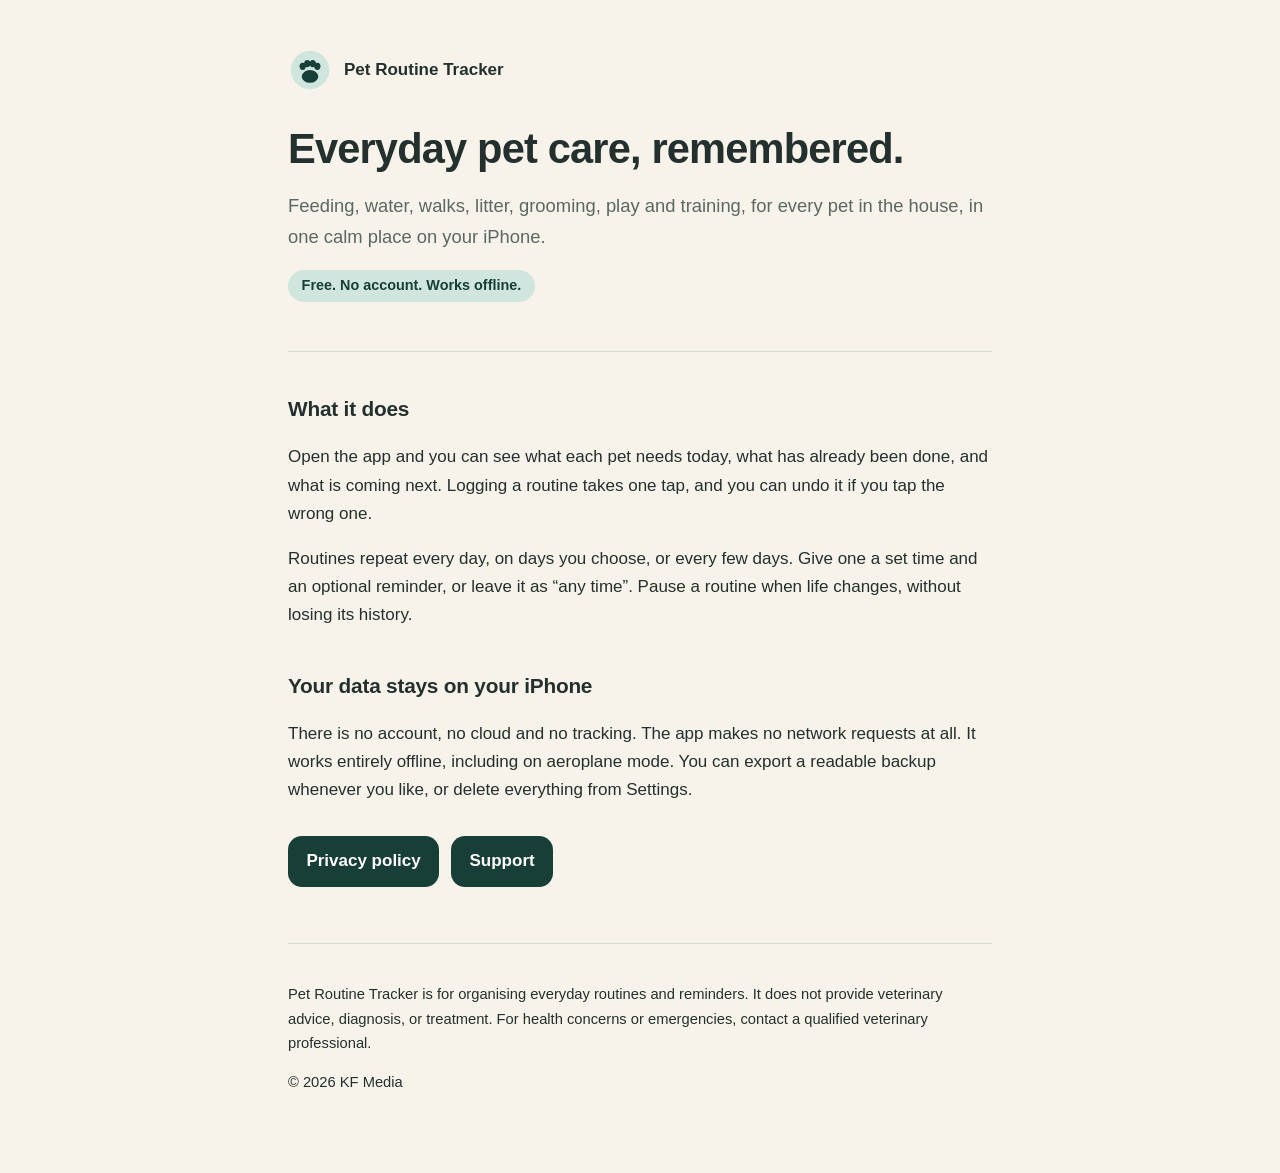
==== index.html @ 745506e7 "Add privacy policy and support pages for Pet Routine Tracker" ====
<!DOCTYPE html>
<html lang="en-GB">
<head>
<meta charset="utf-8">
<meta name="viewport" content="width=device-width, initial-scale=1">
<title>Pet Routine Tracker</title>
<meta name="description" content="A calm, private iPhone app for remembering everyday pet care: feeding, walks, litter, grooming and play.">
<link rel="stylesheet" href="style.css">
</head>
<body>
<div class="wrap">

<header>
  <a class="mark" href="./">
    <svg width="44" height="44" viewBox="0 0 48 48" role="img" aria-label="Pet Routine Tracker">
      <circle cx="24" cy="24" r="21" fill="#cfe5de"/>
      <ellipse cx="24" cy="31" rx="9" ry="7" fill="#173f38"/>
      <ellipse cx="16" cy="20" rx="3.4" ry="4" fill="#173f38"/>
      <ellipse cx="21" cy="17" rx="3.4" ry="4" fill="#173f38"/>
      <ellipse cx="27" cy="17" rx="3.4" ry="4" fill="#173f38"/>
      <ellipse cx="32" cy="20" rx="3.4" ry="4" fill="#173f38"/>
    </svg>
    <strong>Pet Routine Tracker</strong>
  </a>

  <h1>Everyday pet care, remembered.</h1>
  <p class="lede">
    Feeding, water, walks, litter, grooming, play and training, for every
    pet in the house, in one calm place on your iPhone.
  </p>
  <p><span class="pill">Free. No account. Works offline.</span></p>
</header>

<h2>What it does</h2>
<p>
  Open the app and you can see what each pet needs today, what has already
  been done, and what is coming next. Logging a routine takes one tap, and
  you can undo it if you tap the wrong one.
</p>
<p>
  Routines repeat every day, on days you choose, or every few days. Give one
  a set time and an optional reminder, or leave it as &ldquo;any time&rdquo;.
  Pause a routine when life changes, without losing its history.
</p>

<h2>Your data stays on your iPhone</h2>
<p>
  There is no account, no cloud and no tracking. The app makes no network
  requests at all. It works entirely offline, including on aeroplane mode.
  You can export a readable backup whenever you like, or delete everything
  from Settings.
</p>

<ul class="links">
  <li><a href="privacy.html">Privacy policy</a></li>
  <li><a href="support.html">Support</a></li>
</ul>

<footer>
  <p>
    Pet Routine Tracker is for organising everyday routines and reminders. It
    does not provide veterinary advice, diagnosis, or treatment. For health
    concerns or emergencies, contact a qualified veterinary professional.
  </p>
  <p>&copy; 2026 KF Media</p>
</footer>

</div>
</body>
</html>
---- style.css ----
/* Pet Routine Tracker — shared page styling.
   Self-contained: no webfonts, no CDNs, no trackers. The app promises
   nothing phones home, and these pages keep that promise too. */

:root {
  --cream: #f7f3ea;
  --paper: #fffdfc;
  --forest: #173f38;
  --ink: #23302d;
  --muted: #5b6763;
  --seafoam: #cfe5de;
  --coral: #f27b5b;
  --hairline: rgba(23, 63, 56, 0.14);
}

* {
  box-sizing: border-box;
}

body {
  margin: 0;
  padding: 0 1.25rem 4rem;
  background: var(--cream);
  color: var(--ink);
  font: 17px/1.65 -apple-system, BlinkMacSystemFont, "Segoe UI", Roboto,
    Helvetica, Arial, sans-serif;
  -webkit-text-size-adjust: 100%;
  /* Never break words with a hyphen at the end of a line. */
  hyphens: none;
  -webkit-hyphens: none;
}

.wrap {
  max-width: 44rem;
  margin: 0 auto;
}

header {
  padding: 3rem 0 2rem;
  border-bottom: 1px solid var(--hairline);
  margin-bottom: 2rem;
}

.mark {
  display: inline-flex;
  align-items: center;
  gap: 0.75rem;
  text-decoration: none;
  color: inherit;
}

.mark svg {
  flex: none;
}

h1 {
  font-size: clamp(1.9rem, 5vw, 2.6rem);
  line-height: 1.15;
  letter-spacing: -0.02em;
  margin: 1.5rem 0 0.5rem;
}

h2 {
  font-size: 1.3rem;
  letter-spacing: -0.01em;
  margin: 2.5rem 0 0.6rem;
}

h3 {
  font-size: 1.05rem;
  margin: 1.75rem 0 0.35rem;
}

p,
li {
  color: var(--ink);
}

.lede {
  font-size: 1.15rem;
  color: var(--muted);
}

.updated {
  color: var(--muted);
  font-size: 0.95rem;
  margin-top: 0;
}

a {
  color: var(--forest);
  text-underline-offset: 0.15em;
}

a:hover {
  color: var(--coral);
}

.card {
  background: var(--paper);
  border: 1px solid var(--hairline);
  border-radius: 20px;
  padding: 1.25rem 1.5rem;
  margin: 1.25rem 0;
}

.card h3 {
  margin-top: 0;
}

.card p:last-child {
  margin-bottom: 0;
}

.pill {
  display: inline-block;
  background: var(--seafoam);
  color: var(--forest);
  border-radius: 999px;
  padding: 0.25rem 0.85rem;
  font-size: 0.9rem;
  font-weight: 600;
}

.links {
  display: flex;
  flex-wrap: wrap;
  gap: 0.75rem;
  margin: 2rem 0 0;
  padding: 0;
  list-style: none;
}

.links a {
  display: inline-block;
  background: var(--forest);
  color: var(--paper);
  text-decoration: none;
  border-radius: 14px;
  padding: 0.7rem 1.15rem;
  font-weight: 600;
}

.links a:hover {
  background: #0f2f2a;
  color: var(--paper);
}

footer {
  margin-top: 3.5rem;
  padding-top: 1.5rem;
  border-top: 1px solid var(--hairline);
  color: var(--muted);
  font-size: 0.92rem;
}

footer a {
  color: var(--muted);
}

@media (prefers-color-scheme: dark) {
  :root {
    --cream: #121a18;
    --paper: #1b2523;
    --forest: #8fd3c1;
    --ink: #edf2ef;
    --muted: #a6b3ae;
    --seafoam: #2f4e47;
    --hairline: rgba(153, 196, 183, 0.18);
  }

  .links a {
    background: var(--forest);
    color: #0c1917;
  }

  .links a:hover {
    background: #a8ddcf;
    color: #0c1917;
  }
}
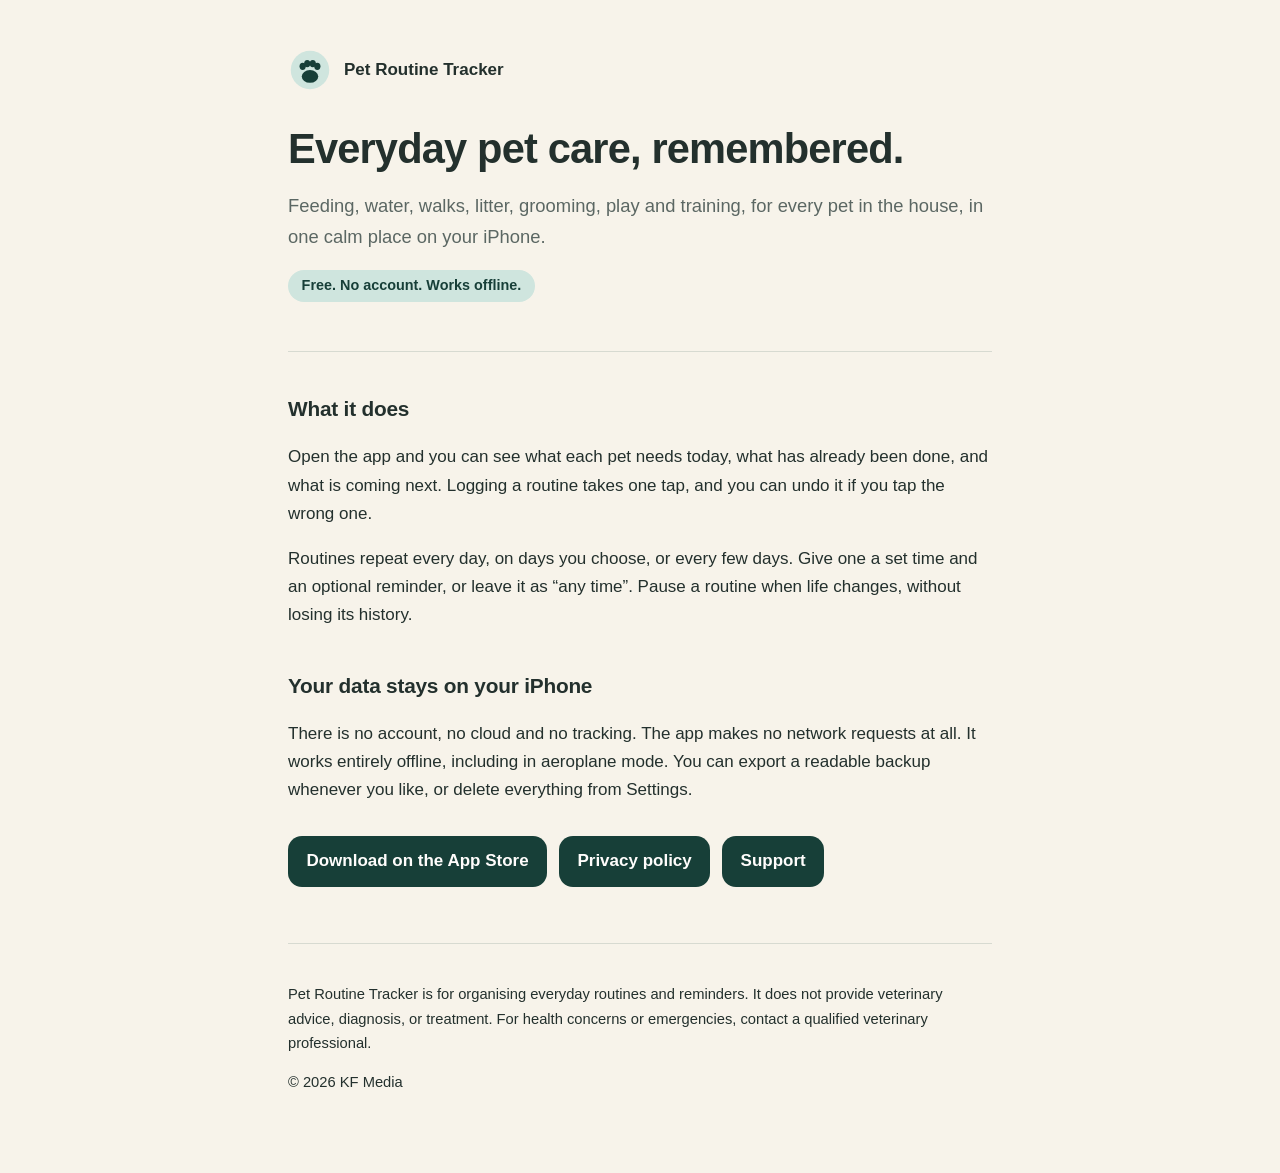
==== commit e36eff71: "Accessibility, share tags and App Store link Adds a skip link and main landmark, fixes heading order" ====
--- a/index.html
+++ b/index.html
@@ -5,14 +5,22 @@
 <meta name="viewport" content="width=device-width, initial-scale=1">
 <title>Pet Routine Tracker</title>
 <meta name="description" content="A calm, private iPhone app for remembering everyday pet care: feeding, walks, litter, grooming and play.">
+<link rel="canonical" href="https://kdevelopment2026.github.io/pet-routine-tracker/">
+<meta name="apple-itunes-app" content="app-id=6803073757">
+<meta property="og:type" content="website">
+<meta property="og:title" content="Pet Routine Tracker">
+<meta property="og:description" content="A calm, private iPhone app for remembering everyday pet care: feeding, walks, litter, grooming and play.">
+<meta property="og:url" content="https://kdevelopment2026.github.io/pet-routine-tracker/">
+<link rel="icon" href="data:image/svg+xml,%3Csvg xmlns=%27http://www.w3.org/2000/svg%27 viewBox=%270 0 48 48%27%3E%3Ccircle cx=%2724%27 cy=%2724%27 r=%2721%27 fill=%27%23cfe5de%27/%3E%3Cellipse cx=%2724%27 cy=%2731%27 rx=%279%27 ry=%277%27 fill=%27%23173f38%27/%3E%3Cellipse cx=%2716%27 cy=%2720%27 rx=%273.4%27 ry=%274%27 fill=%27%23173f38%27/%3E%3Cellipse cx=%2721%27 cy=%2717%27 rx=%273.4%27 ry=%274%27 fill=%27%23173f38%27/%3E%3Cellipse cx=%2727%27 cy=%2717%27 rx=%273.4%27 ry=%274%27 fill=%27%23173f38%27/%3E%3Cellipse cx=%2732%27 cy=%2720%27 rx=%273.4%27 ry=%274%27 fill=%27%23173f38%27/%3E%3C/svg%3E">
 <link rel="stylesheet" href="style.css">
 </head>
 <body>
+<a class="skip" href="#main">Skip to content</a>
 <div class="wrap">
 
 <header>
   <a class="mark" href="./">
-    <svg width="44" height="44" viewBox="0 0 48 48" role="img" aria-label="Pet Routine Tracker">
+    <svg width="44" height="44" viewBox="0 0 48 48" aria-hidden="true" focusable="false">
       <circle cx="24" cy="24" r="21" fill="#cfe5de"/>
       <ellipse cx="24" cy="31" rx="9" ry="7" fill="#173f38"/>
       <ellipse cx="16" cy="20" rx="3.4" ry="4" fill="#173f38"/>
@@ -31,6 +39,8 @@
   <p><span class="pill">Free. No account. Works offline.</span></p>
 </header>
 
+<main id="main">
+
 <h2>What it does</h2>
 <p>
   Open the app and you can see what each pet needs today, what has already
@@ -46,15 +56,18 @@
 <h2>Your data stays on your iPhone</h2>
 <p>
   There is no account, no cloud and no tracking. The app makes no network
-  requests at all. It works entirely offline, including on aeroplane mode.
+  requests at all. It works entirely offline, including in aeroplane mode.
   You can export a readable backup whenever you like, or delete everything
   from Settings.
 </p>
 
 <ul class="links">
+  <li><a href="https://apps.apple.com/gb/app/pet-routine-tracker-care-log/id6803073757">Download on the App Store</a></li>
   <li><a href="privacy.html">Privacy policy</a></li>
   <li><a href="support.html">Support</a></li>
 </ul>
+
+</main>
 
 <footer>
   <p>
--- a/style.css
+++ b/style.css
@@ -93,7 +93,30 @@
 }
 
 a:hover {
-  color: var(--coral);
+  /* Darker than the brand coral so hovered links keep 4.5:1 on cream. */
+  color: #b4472b;
+}
+
+a:focus-visible {
+  outline: 3px solid var(--forest);
+  outline-offset: 3px;
+  border-radius: 4px;
+}
+
+.skip {
+  position: absolute;
+  left: 1rem;
+  top: -4rem;
+  z-index: 1;
+  background: var(--forest);
+  color: var(--paper);
+  padding: 0.6rem 1rem;
+  border-radius: 12px;
+  font-weight: 600;
+}
+
+.skip:focus {
+  top: 1rem;
 }
 
 .card {
@@ -104,8 +127,13 @@
   margin: 1.25rem 0;
 }
 
+.card h2,
 .card h3 {
   margin-top: 0;
+}
+
+.card h2 {
+  font-size: 1.05rem;
 }
 
 .card p:last-child {
@@ -178,4 +206,12 @@
     background: #a8ddcf;
     color: #0c1917;
   }
-}
+
+  a:hover {
+    color: var(--coral);
+  }
+
+  .skip {
+    color: #0c1917;
+  }
+}
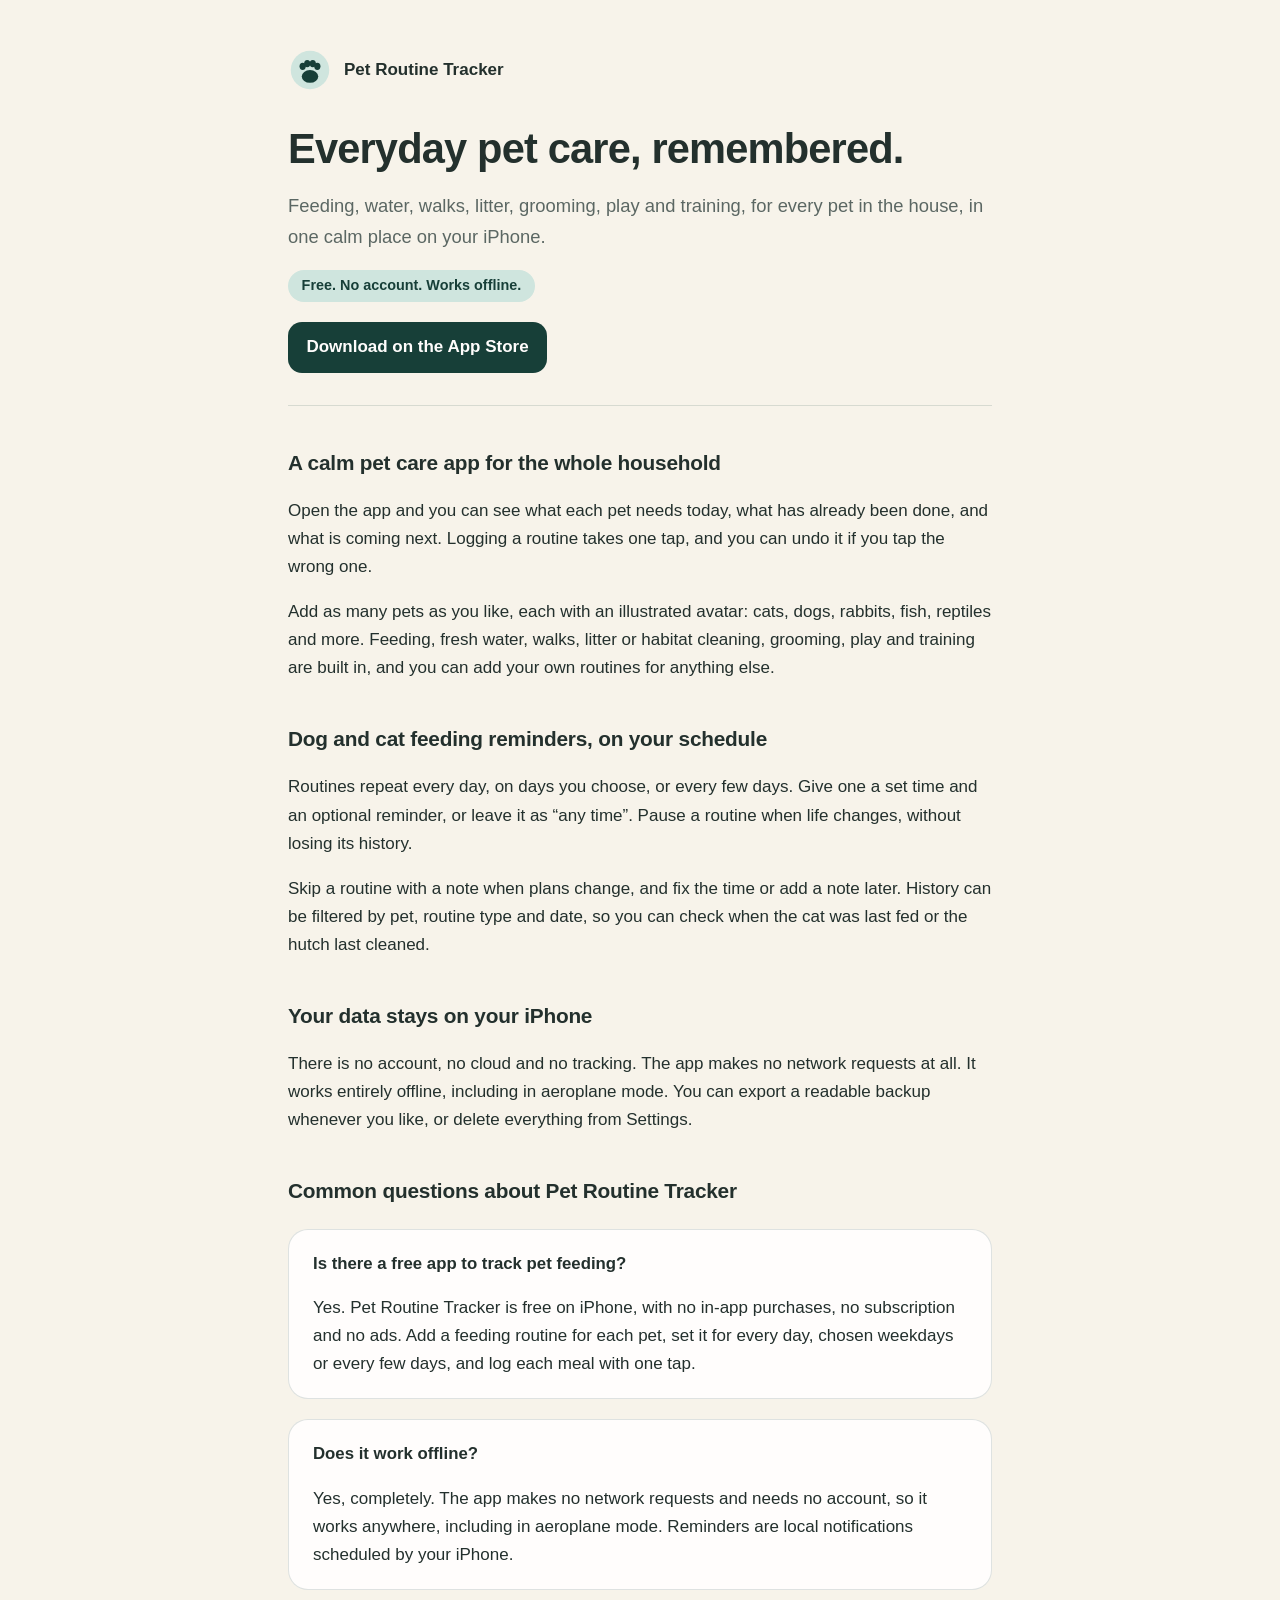
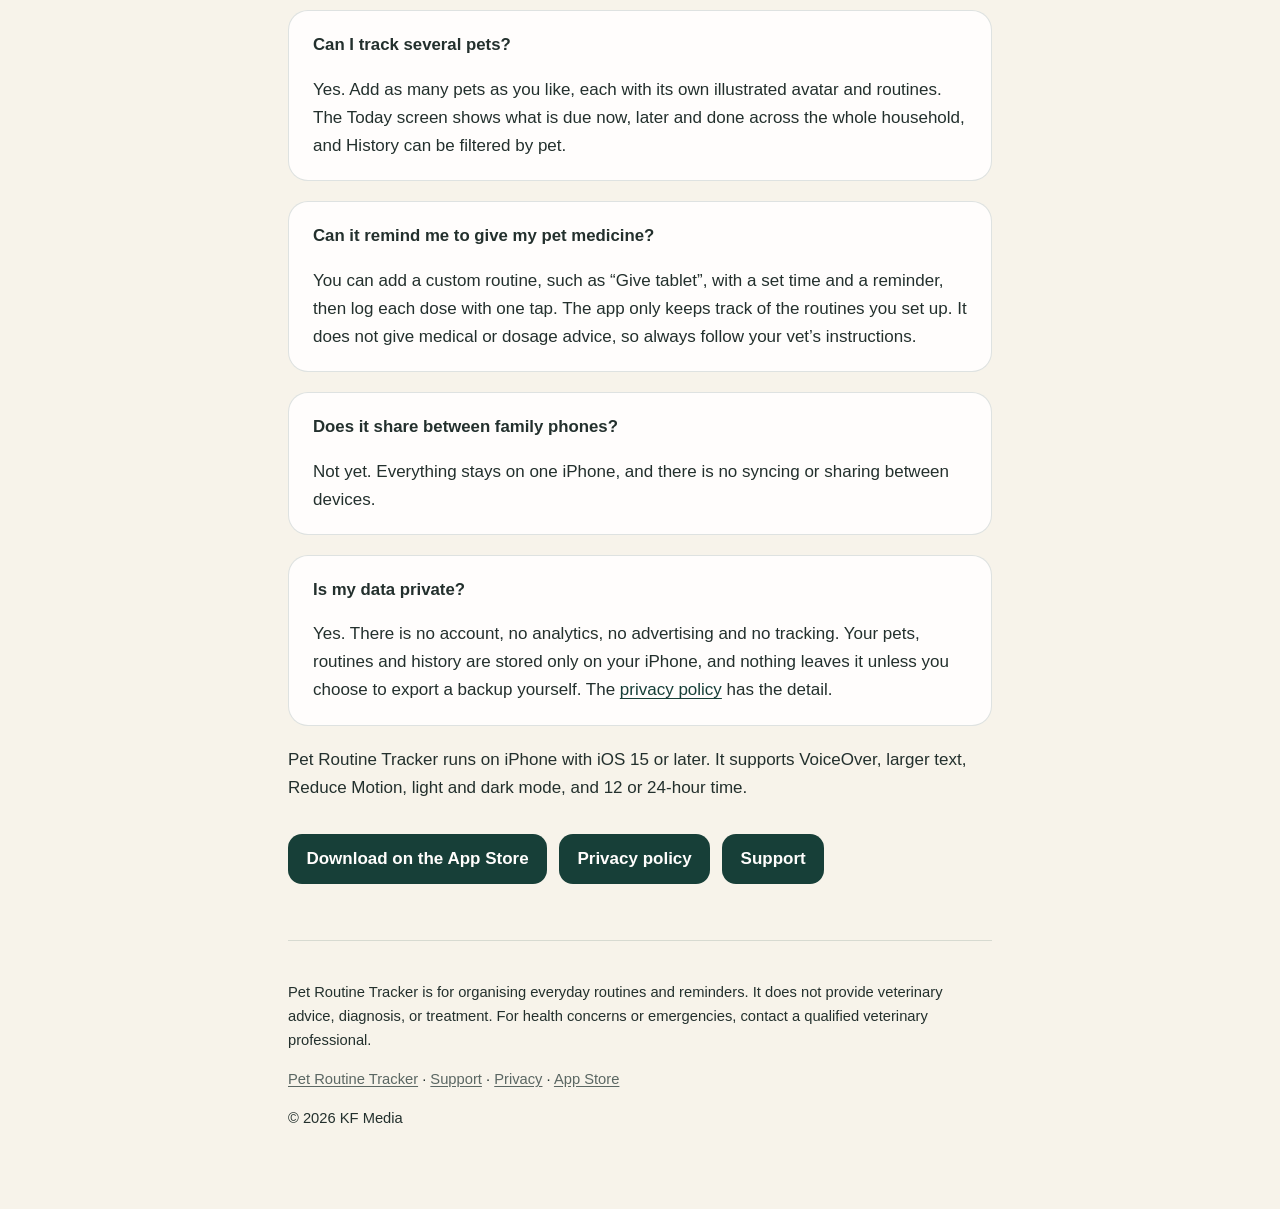
==== commit 22c66615: "Improve search visibility: meta, structured data, FAQ, sitemap - index: search-intent title and desc" ====
--- a/index.html
+++ b/index.html
@@ -3,16 +3,122 @@
 <head>
 <meta charset="utf-8">
 <meta name="viewport" content="width=device-width, initial-scale=1">
-<title>Pet Routine Tracker</title>
-<meta name="description" content="A calm, private iPhone app for remembering everyday pet care: feeding, walks, litter, grooming and play.">
+<title>Pet Routine Tracker: Pet Care &amp; Feeding Reminders for iPhone</title>
+<meta name="description" content="Free iPhone app for everyday pet care: feeding, walks, litter, grooming and reminders for every pet. No account, no ads, and it works fully offline.">
 <link rel="canonical" href="https://kdevelopment2026.github.io/pet-routine-tracker/">
 <meta name="apple-itunes-app" content="app-id=6803073757">
 <meta property="og:type" content="website">
-<meta property="og:title" content="Pet Routine Tracker">
-<meta property="og:description" content="A calm, private iPhone app for remembering everyday pet care: feeding, walks, litter, grooming and play.">
+<meta property="og:site_name" content="Pet Routine Tracker">
+<meta property="og:locale" content="en_GB">
+<meta property="og:title" content="Pet Routine Tracker: Pet Care &amp; Feeding Reminders for iPhone">
+<meta property="og:description" content="Free iPhone app for everyday pet care: feeding, walks, litter, grooming and reminders for every pet. No account, no ads, and it works fully offline.">
 <meta property="og:url" content="https://kdevelopment2026.github.io/pet-routine-tracker/">
+<meta property="og:image" content="https://kdevelopment2026.github.io/pet-routine-tracker/assets/og-image.png">
+<meta property="og:image:width" content="1200">
+<meta property="og:image:height" content="630">
+<meta property="og:image:alt" content="Pet Routine Tracker on iPhone: the Today screen showing feeding, water and grooming routines for three pets.">
+<meta name="twitter:card" content="summary_large_image">
+<meta name="twitter:title" content="Pet Routine Tracker: Pet Care &amp; Feeding Reminders for iPhone">
+<meta name="twitter:description" content="Free iPhone app for everyday pet care: feeding, walks, litter, grooming and reminders for every pet. No account, no ads, and it works fully offline.">
+<meta name="twitter:image" content="https://kdevelopment2026.github.io/pet-routine-tracker/assets/og-image.png">
+<meta name="twitter:image:alt" content="Pet Routine Tracker on iPhone: the Today screen showing feeding, water and grooming routines for three pets.">
 <link rel="icon" href="data:image/svg+xml,%3Csvg xmlns=%27http://www.w3.org/2000/svg%27 viewBox=%270 0 48 48%27%3E%3Ccircle cx=%2724%27 cy=%2724%27 r=%2721%27 fill=%27%23cfe5de%27/%3E%3Cellipse cx=%2724%27 cy=%2731%27 rx=%279%27 ry=%277%27 fill=%27%23173f38%27/%3E%3Cellipse cx=%2716%27 cy=%2720%27 rx=%273.4%27 ry=%274%27 fill=%27%23173f38%27/%3E%3Cellipse cx=%2721%27 cy=%2717%27 rx=%273.4%27 ry=%274%27 fill=%27%23173f38%27/%3E%3Cellipse cx=%2727%27 cy=%2717%27 rx=%273.4%27 ry=%274%27 fill=%27%23173f38%27/%3E%3Cellipse cx=%2732%27 cy=%2720%27 rx=%273.4%27 ry=%274%27 fill=%27%23173f38%27/%3E%3C/svg%3E">
 <link rel="stylesheet" href="style.css">
+<script type="application/ld+json">
+{
+  "@context": "https://schema.org",
+  "@type": "MobileApplication",
+  "name": "Pet Routine Tracker: Care Log",
+  "alternateName": "Pet Routine Tracker",
+  "description": "A free, private iPhone app for everyday pet-care routines: feeding, fresh water, walks, litter and habitat cleaning, grooming, play and training, with optional local reminders. No account, no ads, no analytics, and it works fully offline.",
+  "operatingSystem": "iOS",
+  "applicationCategory": "LifestyleApplication",
+  "url": "https://kdevelopment2026.github.io/pet-routine-tracker/",
+  "downloadUrl": "https://apps.apple.com/gb/app/pet-routine-tracker-care-log/id6803073757",
+  "installUrl": "https://apps.apple.com/gb/app/pet-routine-tracker-care-log/id6803073757",
+  "image": "https://kdevelopment2026.github.io/pet-routine-tracker/assets/og-image.png",
+  "softwareRequirements": "Requires iOS 15 or later. iPhone only.",
+  "inLanguage": "en-GB",
+  "isAccessibleForFree": true,
+  "offers": {
+    "@type": "Offer",
+    "price": "0",
+    "priceCurrency": "GBP"
+  },
+  "author": {
+    "@type": "Organization",
+    "name": "KF Media"
+  },
+  "publisher": {
+    "@type": "Organization",
+    "name": "KF Media"
+  }
+}
+</script>
+<script type="application/ld+json">
+{
+  "@context": "https://schema.org",
+  "@type": "WebSite",
+  "name": "Pet Routine Tracker",
+  "url": "https://kdevelopment2026.github.io/pet-routine-tracker/"
+}
+</script>
+<script type="application/ld+json">
+{
+  "@context": "https://schema.org",
+  "@type": "FAQPage",
+  "mainEntity": [
+    {
+      "@type": "Question",
+      "name": "Is there a free app to track pet feeding?",
+      "acceptedAnswer": {
+        "@type": "Answer",
+        "text": "Yes. Pet Routine Tracker is free on iPhone, with no in-app purchases, no subscription and no ads. Add a feeding routine for each pet, set it for every day, chosen weekdays or every few days, and log each meal with one tap."
+      }
+    },
+    {
+      "@type": "Question",
+      "name": "Does it work offline?",
+      "acceptedAnswer": {
+        "@type": "Answer",
+        "text": "Yes, completely. The app makes no network requests and needs no account, so it works anywhere, including in aeroplane mode. Reminders are local notifications scheduled by your iPhone."
+      }
+    },
+    {
+      "@type": "Question",
+      "name": "Can I track several pets?",
+      "acceptedAnswer": {
+        "@type": "Answer",
+        "text": "Yes. Add as many pets as you like, each with its own illustrated avatar and routines. The Today screen shows what is due now, later and done across the whole household, and History can be filtered by pet."
+      }
+    },
+    {
+      "@type": "Question",
+      "name": "Can it remind me to give my pet medicine?",
+      "acceptedAnswer": {
+        "@type": "Answer",
+        "text": "You can add a custom routine, such as \u201cGive tablet\u201d, with a set time and a reminder, then log each dose with one tap. The app only keeps track of the routines you set up. It does not give medical or dosage advice, so always follow your vet\u2019s instructions."
+      }
+    },
+    {
+      "@type": "Question",
+      "name": "Does it share between family phones?",
+      "acceptedAnswer": {
+        "@type": "Answer",
+        "text": "Not yet. Everything stays on one iPhone, and there is no syncing or sharing between devices."
+      }
+    },
+    {
+      "@type": "Question",
+      "name": "Is my data private?",
+      "acceptedAnswer": {
+        "@type": "Answer",
+        "text": "Yes. There is no account, no analytics, no advertising and no tracking. Your pets, routines and history are stored only on your iPhone, and nothing leaves it unless you choose to export a backup yourself."
+      }
+    }
+  ]
+}
+</script>
 </head>
 <body>
 <a class="skip" href="#main">Skip to content</a>
@@ -37,20 +143,36 @@
     pet in the house, in one calm place on your iPhone.
   </p>
   <p><span class="pill">Free. No account. Works offline.</span></p>
+  <ul class="links hero">
+    <li><a href="https://apps.apple.com/gb/app/pet-routine-tracker-care-log/id6803073757">Download on the App Store</a></li>
+  </ul>
 </header>
 
 <main id="main">
 
-<h2>What it does</h2>
+<h2>A calm pet care app for the whole household</h2>
 <p>
   Open the app and you can see what each pet needs today, what has already
   been done, and what is coming next. Logging a routine takes one tap, and
   you can undo it if you tap the wrong one.
 </p>
 <p>
+  Add as many pets as you like, each with an illustrated avatar: cats, dogs,
+  rabbits, fish, reptiles and more. Feeding, fresh water, walks, litter or
+  habitat cleaning, grooming, play and training are built in, and you can
+  add your own routines for anything else.
+</p>
+
+<h2>Dog and cat feeding reminders, on your schedule</h2>
+<p>
   Routines repeat every day, on days you choose, or every few days. Give one
   a set time and an optional reminder, or leave it as &ldquo;any time&rdquo;.
   Pause a routine when life changes, without losing its history.
+</p>
+<p>
+  Skip a routine with a note when plans change, and fix the time or add a
+  note later. History can be filtered by pet, routine type and date, so you
+  can check when the cat was last fed or the hutch last cleaned.
 </p>
 
 <h2>Your data stays on your iPhone</h2>
@@ -59,6 +181,70 @@
   requests at all. It works entirely offline, including in aeroplane mode.
   You can export a readable backup whenever you like, or delete everything
   from Settings.
+</p>
+
+<h2>Common questions about Pet Routine Tracker</h2>
+
+<div class="card">
+  <h3>Is there a free app to track pet feeding?</h3>
+  <p>
+    Yes. Pet Routine Tracker is free on iPhone, with no in-app purchases, no
+    subscription and no ads. Add a feeding routine for each pet, set it for
+    every day, chosen weekdays or every few days, and log each meal with one
+    tap.
+  </p>
+</div>
+
+<div class="card">
+  <h3>Does it work offline?</h3>
+  <p>
+    Yes, completely. The app makes no network requests and needs no account,
+    so it works anywhere, including in aeroplane mode. Reminders are local
+    notifications scheduled by your iPhone.
+  </p>
+</div>
+
+<div class="card">
+  <h3>Can I track several pets?</h3>
+  <p>
+    Yes. Add as many pets as you like, each with its own illustrated avatar
+    and routines. The Today screen shows what is due now, later and done
+    across the whole household, and History can be filtered by pet.
+  </p>
+</div>
+
+<div class="card">
+  <h3>Can it remind me to give my pet medicine?</h3>
+  <p>
+    You can add a custom routine, such as &ldquo;Give tablet&rdquo;, with a
+    set time and a reminder, then log each dose with one tap. The app only
+    keeps track of the routines you set up. It does not give medical or
+    dosage advice, so always follow your vet&rsquo;s instructions.
+  </p>
+</div>
+
+<div class="card">
+  <h3>Does it share between family phones?</h3>
+  <p>
+    Not yet. Everything stays on one iPhone, and there is no syncing or
+    sharing between devices.
+  </p>
+</div>
+
+<div class="card">
+  <h3>Is my data private?</h3>
+  <p>
+    Yes. There is no account, no analytics, no advertising and no tracking.
+    Your pets, routines and history are stored only on your iPhone, and
+    nothing leaves it unless you choose to export a backup yourself. The
+    <a href="privacy.html">privacy policy</a> has the detail.
+  </p>
+</div>
+
+<p>
+  Pet Routine Tracker runs on iPhone with iOS 15 or later. It supports
+  VoiceOver, larger text, Reduce Motion, light and dark mode, and 12 or
+  24-hour time.
 </p>
 
 <ul class="links">
@@ -75,6 +261,9 @@
     does not provide veterinary advice, diagnosis, or treatment. For health
     concerns or emergencies, contact a qualified veterinary professional.
   </p>
+  <nav aria-label="Site">
+    <p><a href="./" aria-current="page">Pet Routine Tracker</a> &middot; <a href="support.html">Support</a> &middot; <a href="privacy.html">Privacy</a> &middot; <a href="https://apps.apple.com/gb/app/pet-routine-tracker-care-log/id6803073757">App Store</a></p>
+  </nav>
   <p>&copy; 2026 KF Media</p>
 </footer>
 
--- a/style.css
+++ b/style.css
@@ -215,3 +215,7 @@
     color: #0c1917;
   }
 }
+
+.links.hero {
+  margin-top: 1.25rem;
+}
